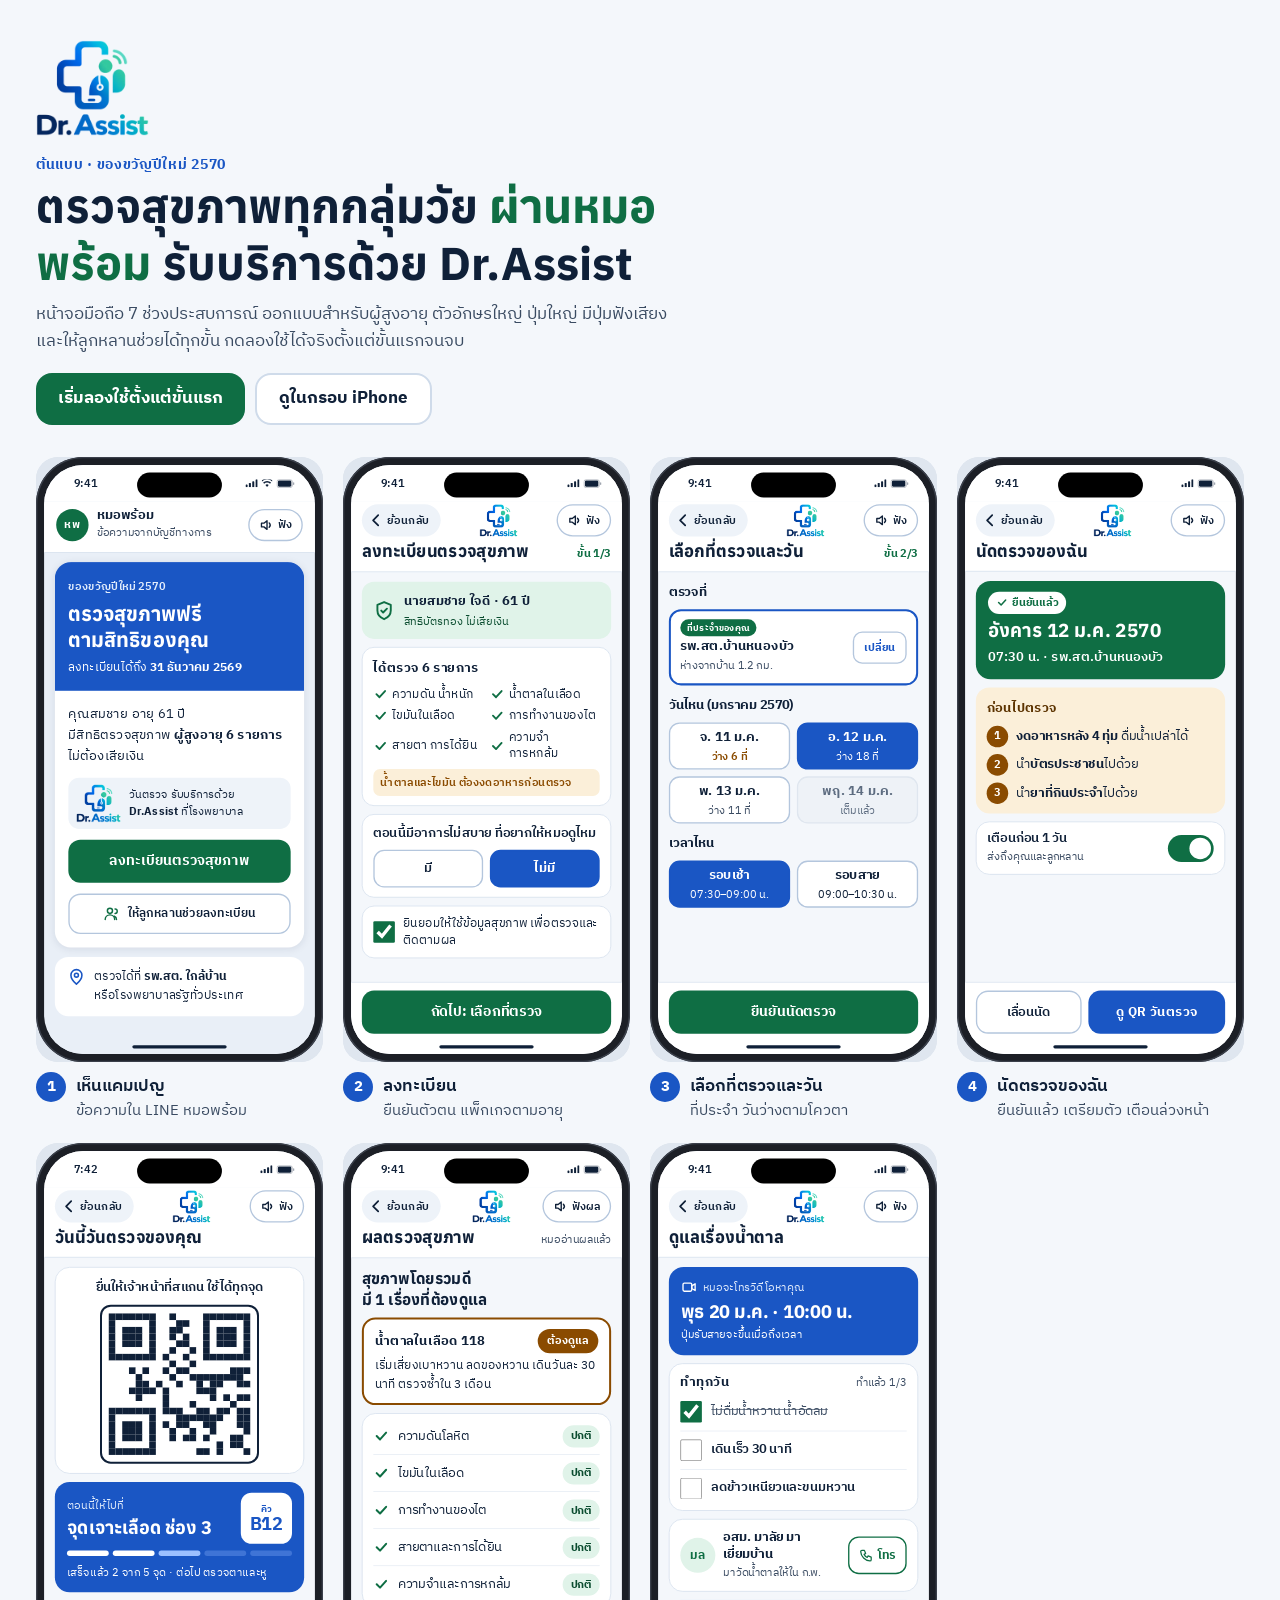
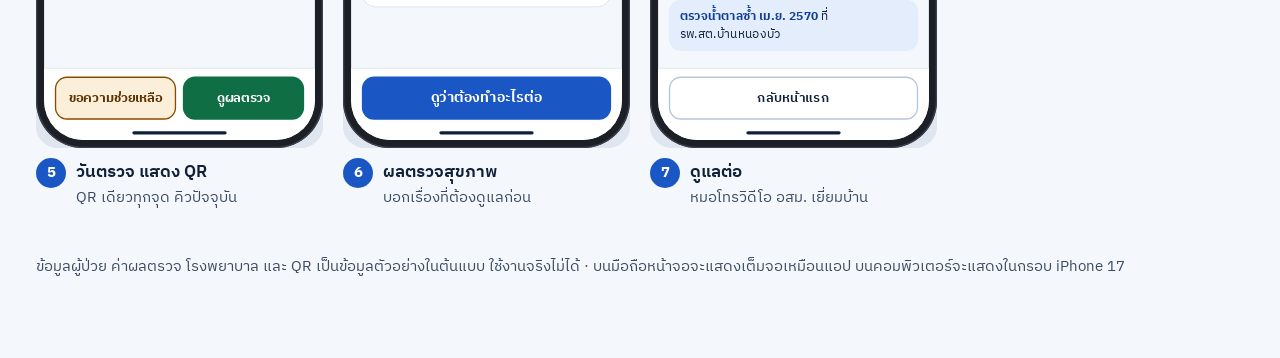
==== index.html @ 8a8e6088 "Add files via upload" ====
<!doctype html>
<html lang="th">
<head>
<meta charset="utf-8">
<meta name="viewport" content="width=device-width, initial-scale=1, viewport-fit=cover">
<title>ตรวจสุขภาพปีใหม่ 2570 · Dr.Assist</title>
<meta name="description" content="ต้นแบบหน้าจอมือถือ 7 ช่วงประสบการณ์ ตรวจสุขภาพทุกกลุ่มวัย ลงทะเบียนผ่านหมอพร้อม รับบริการด้วย Dr.Assist ออกแบบสำหรับผู้สูงอายุ">
<link rel="icon" href="assets/dr-assist-logo.webp">
<link rel="stylesheet" href="https://fonts.googleapis.com/css2?family=Anuphan:wght@600;700&family=IBM+Plex+Sans+Thai:wght@400;500;600;700&display=swap">
<style>
:root { --bg: #f4f7fb; --card: #ffffff; --ink: #0f2038; --sub: #3a4b62; --line: #cfdbea; --blue: #1a56c4; --green: #0f6e44; }
* { box-sizing: border-box; }
body { margin: 0; background: var(--bg); color: var(--ink); font-family: 'IBM Plex Sans Thai', Tahoma, sans-serif; line-height: 1.6; }
.wrap { max-width: 1240px; margin: 0 auto; padding: 40px max(16px, env(safe-area-inset-right, 0px)) 64px max(16px, env(safe-area-inset-left, 0px)); display: grid; gap: 32px; }
h1, h2 { font-family: Anuphan, 'IBM Plex Sans Thai', sans-serif; line-height: 1.25; margin: 0; text-wrap: balance; }
h1 { font-size: clamp(30px, 5vw, 46px); }
h1 em { font-style: normal; color: var(--green); }
.logo { display: block; height: 96px; width: auto; margin-bottom: 16px; }
.eyebrow { font-size: 14px; font-weight: 700; letter-spacing: .05em; color: var(--blue); }
.lead { color: var(--sub); max-width: 64ch; margin: 8px 0 0; font-size: 17px; }
.cta { display: flex; flex-wrap: wrap; gap: 10px; margin-top: 18px; }
.btn { display: inline-flex; align-items: center; justify-content: center; min-height: 52px; padding: 0 22px; border-radius: 16px; font-weight: 700; font-size: 17px; text-decoration: none; }
.btn.pri { background: var(--green); color: #fff; }
.btn.sec { border: 2px solid var(--line); color: var(--ink); background: var(--card); }
.btn:focus-visible, .shot:focus-visible { outline: 3px solid var(--blue); outline-offset: 3px; }
.grid { display: grid; grid-template-columns: repeat(auto-fill, minmax(min(100%, 230px), 1fr)); gap: 20px; }
.shot { display: grid; gap: 10px; text-decoration: none; color: inherit; }
.frame { position: relative; width: 100%; aspect-ratio: 426 / 898; border-radius: 22px; overflow: hidden; background: #dfe6ef; }
.frame iframe { position: absolute; inset: 0; width: 100%; height: 100%; border: 0; pointer-events: none; }
.cap { display: flex; gap: 10px; align-items: baseline; }
.cap b { flex: none; width: 30px; height: 30px; border-radius: 15px; background: var(--blue); color: #fff; display: inline-flex; align-items: center; justify-content: center; font-size: 15px; }
.cap span { font-weight: 600; font-size: 17px; }
.cap small { display: block; color: var(--sub); font-size: 14.5px; font-weight: 400; }
.note { color: var(--sub); font-size: 14.5px; }
</style>
</head>
<body>
<div class="wrap">
  <header>
    <img class="logo" src="assets/dr-assist-logo.webp" alt="Dr.Assist" width="113" height="96">
    <span class="eyebrow">ต้นแบบ · ของขวัญปีใหม่ 2570</span>
    <h1>ตรวจสุขภาพทุกกลุ่มวัย <em>ผ่านหมอพร้อม</em> รับบริการด้วย Dr.Assist</h1>
    <p class="lead">หน้าจอมือถือ 7 ช่วงประสบการณ์ ออกแบบสำหรับผู้สูงอายุ ตัวอักษรใหญ่ ปุ่มใหญ่ มีปุ่มฟังเสียงและให้ลูกหลานช่วยได้ทุกขั้น กดลองใช้ได้จริงตั้งแต่ขั้นแรกจนจบ</p>
    <div class="cta">
      <a class="btn pri" href="screens/Main.html">เริ่มลองใช้ตั้งแต่ขั้นแรก</a>
      <a class="btn sec" href="screens/Main.html?view=frame">ดูในกรอบ iPhone</a>
    </div>
  </header>

  <section aria-label="7 ช่วงประสบการณ์" class="grid" id="grid"></section>

  <p class="note">ข้อมูลผู้ป่วย ค่าผลตรวจ โรงพยาบาล และ QR เป็นข้อมูลตัวอย่างในต้นแบบ ใช้งานจริงไม่ได้ · บนมือถือหน้าจอจะแสดงเต็มจอเหมือนแอป บนคอมพิวเตอร์จะแสดงในกรอบ iPhone 17</p>
</div>
<script>
(function () {
  var S = [
    ['Main', 'เห็นแคมเปญ', 'ข้อความใน LINE หมอพร้อม'],
    ['Register', 'ลงทะเบียน', 'ยืนยันตัวตน แพ็กเกจตามอายุ'],
    ['Hospital', 'เลือกที่ตรวจและวัน', 'ที่ประจำ วันว่างตามโควตา'],
    ['Confirm', 'นัดตรวจของฉัน', 'ยืนยันแล้ว เตรียมตัว เตือนล่วงหน้า'],
    ['Checkin', 'วันตรวจ แสดง QR', 'QR เดียวทุกจุด คิวปัจจุบัน'],
    ['Results', 'ผลตรวจสุขภาพ', 'บอกเรื่องที่ต้องดูแลก่อน'],
    ['Followup', 'ดูแลต่อ', 'หมอโทรวิดีโอ อสม. เยี่ยมบ้าน']
  ];
  document.getElementById('grid').innerHTML = S.map(function (s, i) {
    return '<a class="shot" href="screens/' + s[0] + '.html"><div class="frame"><iframe src="screens/' + s[0] + '.html?thumb" title="ตัวอย่างหน้าจอ ' + s[1] + '" loading="lazy" tabindex="-1" aria-hidden="true"></iframe></div>' +
      '<div class="cap"><b>' + (i + 1) + '</b><span>' + s[1] + '<small>' + s[2] + '</small></span></div></a>';
  }).join('');
})();
</script>
</body>
</html>
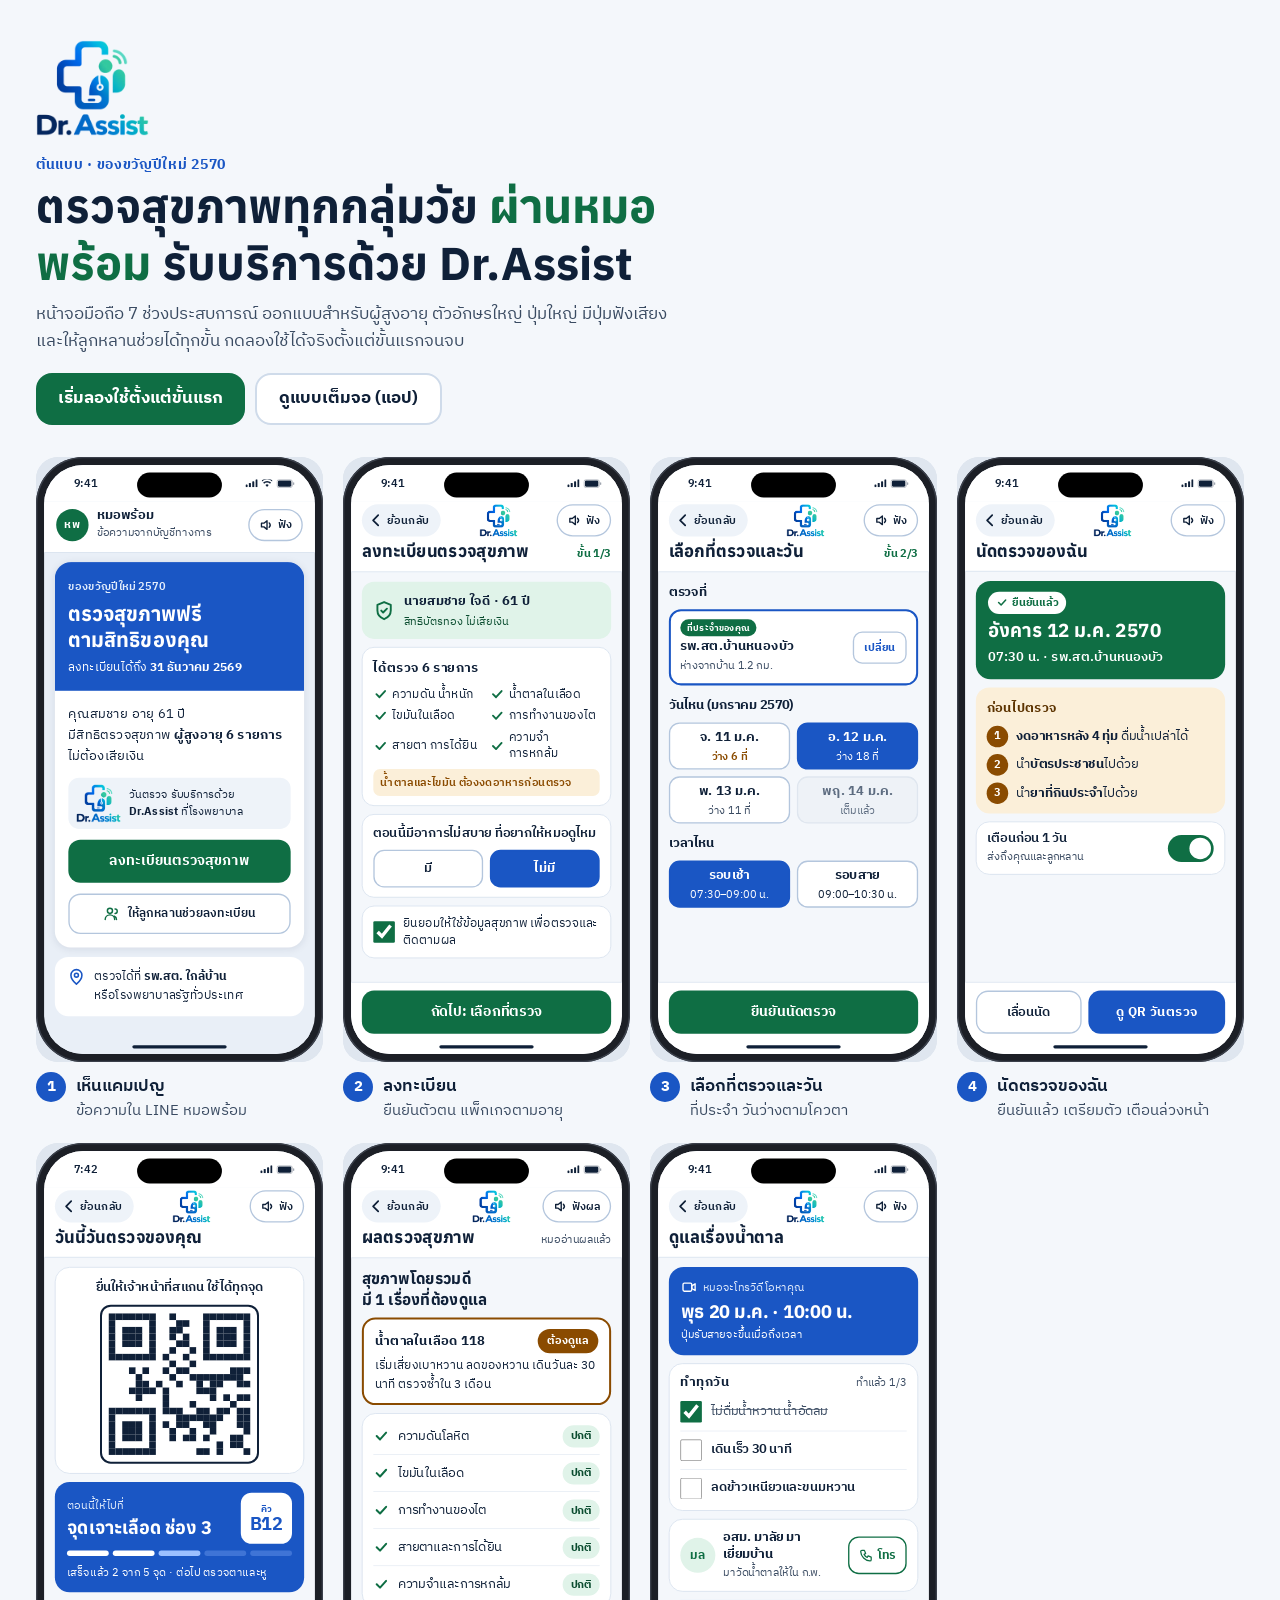
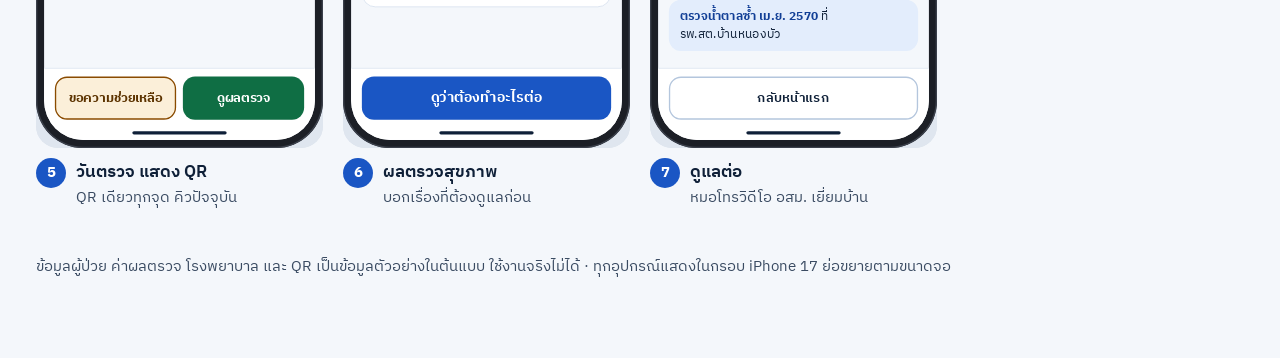
==== commit f247ae98: "Add files via upload" ====
--- a/index.html
+++ b/index.html
@@ -43,13 +43,13 @@
     <p class="lead">หน้าจอมือถือ 7 ช่วงประสบการณ์ ออกแบบสำหรับผู้สูงอายุ ตัวอักษรใหญ่ ปุ่มใหญ่ มีปุ่มฟังเสียงและให้ลูกหลานช่วยได้ทุกขั้น กดลองใช้ได้จริงตั้งแต่ขั้นแรกจนจบ</p>
     <div class="cta">
       <a class="btn pri" href="screens/Main.html">เริ่มลองใช้ตั้งแต่ขั้นแรก</a>
-      <a class="btn sec" href="screens/Main.html?view=frame">ดูในกรอบ iPhone</a>
+      <a class="btn sec" href="screens/Main.html?view=app">ดูแบบเต็มจอ (แอป)</a>
     </div>
   </header>
 
   <section aria-label="7 ช่วงประสบการณ์" class="grid" id="grid"></section>
 
-  <p class="note">ข้อมูลผู้ป่วย ค่าผลตรวจ โรงพยาบาล และ QR เป็นข้อมูลตัวอย่างในต้นแบบ ใช้งานจริงไม่ได้ · บนมือถือหน้าจอจะแสดงเต็มจอเหมือนแอป บนคอมพิวเตอร์จะแสดงในกรอบ iPhone 17</p>
+  <p class="note">ข้อมูลผู้ป่วย ค่าผลตรวจ โรงพยาบาล และ QR เป็นข้อมูลตัวอย่างในต้นแบบ ใช้งานจริงไม่ได้ · ทุกอุปกรณ์แสดงในกรอบ iPhone 17 ย่อขยายตามขนาดจอ</p>
 </div>
 <script>
 (function () {
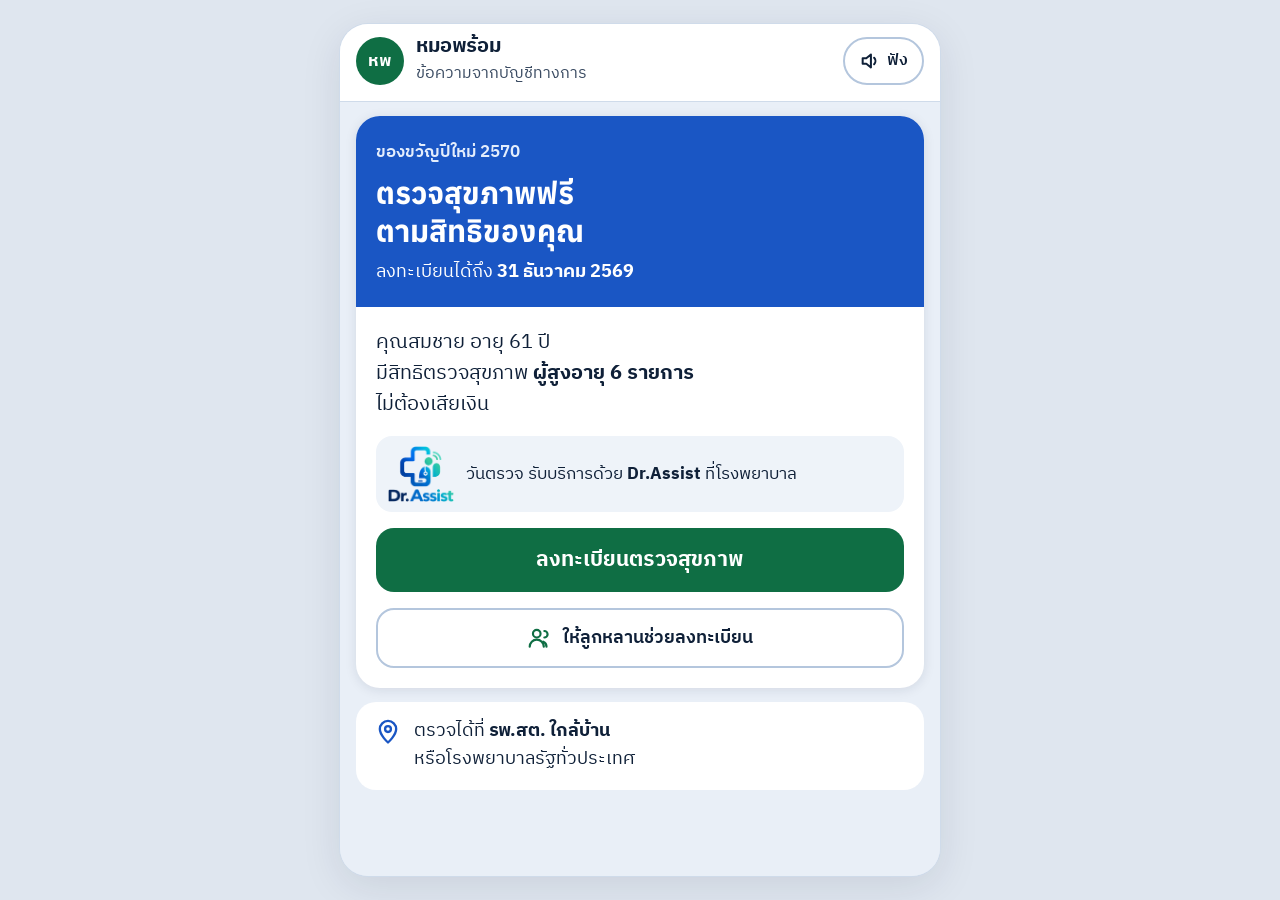
==== commit 95d47019: "Add files via upload" ====
--- a/index.html
+++ b/index.html
@@ -2,71 +2,11 @@
 <html lang="th">
 <head>
 <meta charset="utf-8">
-<meta name="viewport" content="width=device-width, initial-scale=1, viewport-fit=cover">
-<title>ตรวจสุขภาพปีใหม่ 2570 · Dr.Assist</title>
-<meta name="description" content="ต้นแบบหน้าจอมือถือ 7 ช่วงประสบการณ์ ตรวจสุขภาพทุกกลุ่มวัย ลงทะเบียนผ่านหมอพร้อม รับบริการด้วย Dr.Assist ออกแบบสำหรับผู้สูงอายุ">
-<link rel="icon" href="assets/dr-assist-logo.webp">
-<link rel="stylesheet" href="https://fonts.googleapis.com/css2?family=Anuphan:wght@600;700&family=IBM+Plex+Sans+Thai:wght@400;500;600;700&display=swap">
-<style>
-:root { --bg: #f4f7fb; --card: #ffffff; --ink: #0f2038; --sub: #3a4b62; --line: #cfdbea; --blue: #1a56c4; --green: #0f6e44; }
-* { box-sizing: border-box; }
-body { margin: 0; background: var(--bg); color: var(--ink); font-family: 'IBM Plex Sans Thai', Tahoma, sans-serif; line-height: 1.6; }
-.wrap { max-width: 1240px; margin: 0 auto; padding: 40px max(16px, env(safe-area-inset-right, 0px)) 64px max(16px, env(safe-area-inset-left, 0px)); display: grid; gap: 32px; }
-h1, h2 { font-family: Anuphan, 'IBM Plex Sans Thai', sans-serif; line-height: 1.25; margin: 0; text-wrap: balance; }
-h1 { font-size: clamp(30px, 5vw, 46px); }
-h1 em { font-style: normal; color: var(--green); }
-.logo { display: block; height: 96px; width: auto; margin-bottom: 16px; }
-.eyebrow { font-size: 14px; font-weight: 700; letter-spacing: .05em; color: var(--blue); }
-.lead { color: var(--sub); max-width: 64ch; margin: 8px 0 0; font-size: 17px; }
-.cta { display: flex; flex-wrap: wrap; gap: 10px; margin-top: 18px; }
-.btn { display: inline-flex; align-items: center; justify-content: center; min-height: 52px; padding: 0 22px; border-radius: 16px; font-weight: 700; font-size: 17px; text-decoration: none; }
-.btn.pri { background: var(--green); color: #fff; }
-.btn.sec { border: 2px solid var(--line); color: var(--ink); background: var(--card); }
-.btn:focus-visible, .shot:focus-visible { outline: 3px solid var(--blue); outline-offset: 3px; }
-.grid { display: grid; grid-template-columns: repeat(auto-fill, minmax(min(100%, 230px), 1fr)); gap: 20px; }
-.shot { display: grid; gap: 10px; text-decoration: none; color: inherit; }
-.frame { position: relative; width: 100%; aspect-ratio: 426 / 898; border-radius: 22px; overflow: hidden; background: #dfe6ef; }
-.frame iframe { position: absolute; inset: 0; width: 100%; height: 100%; border: 0; pointer-events: none; }
-.cap { display: flex; gap: 10px; align-items: baseline; }
-.cap b { flex: none; width: 30px; height: 30px; border-radius: 15px; background: var(--blue); color: #fff; display: inline-flex; align-items: center; justify-content: center; font-size: 15px; }
-.cap span { font-weight: 600; font-size: 17px; }
-.cap small { display: block; color: var(--sub); font-size: 14.5px; font-weight: 400; }
-.note { color: var(--sub); font-size: 14.5px; }
-</style>
+<meta name="viewport" content="width=device-width, initial-scale=1">
+<title>Dr.Assist · ตรวจสุขภาพปีใหม่ 2570</title>
+<meta http-equiv="refresh" content="0; url=screens/Main.html">
+<link rel="manifest" href="manifest.webmanifest">
+<script>location.replace('screens/Main.html' + location.search);</script>
 </head>
-<body>
-<div class="wrap">
-  <header>
-    <img class="logo" src="assets/dr-assist-logo.webp" alt="Dr.Assist" width="113" height="96">
-    <span class="eyebrow">ต้นแบบ · ของขวัญปีใหม่ 2570</span>
-    <h1>ตรวจสุขภาพทุกกลุ่มวัย <em>ผ่านหมอพร้อม</em> รับบริการด้วย Dr.Assist</h1>
-    <p class="lead">หน้าจอมือถือ 7 ช่วงประสบการณ์ ออกแบบสำหรับผู้สูงอายุ ตัวอักษรใหญ่ ปุ่มใหญ่ มีปุ่มฟังเสียงและให้ลูกหลานช่วยได้ทุกขั้น กดลองใช้ได้จริงตั้งแต่ขั้นแรกจนจบ</p>
-    <div class="cta">
-      <a class="btn pri" href="screens/Main.html">เริ่มลองใช้ตั้งแต่ขั้นแรก</a>
-      <a class="btn sec" href="screens/Main.html?view=app">ดูแบบเต็มจอ (แอป)</a>
-    </div>
-  </header>
-
-  <section aria-label="7 ช่วงประสบการณ์" class="grid" id="grid"></section>
-
-  <p class="note">ข้อมูลผู้ป่วย ค่าผลตรวจ โรงพยาบาล และ QR เป็นข้อมูลตัวอย่างในต้นแบบ ใช้งานจริงไม่ได้ · ทุกอุปกรณ์แสดงในกรอบ iPhone 17 ย่อขยายตามขนาดจอ</p>
-</div>
-<script>
-(function () {
-  var S = [
-    ['Main', 'เห็นแคมเปญ', 'ข้อความใน LINE หมอพร้อม'],
-    ['Register', 'ลงทะเบียน', 'ยืนยันตัวตน แพ็กเกจตามอายุ'],
-    ['Hospital', 'เลือกที่ตรวจและวัน', 'ที่ประจำ วันว่างตามโควตา'],
-    ['Confirm', 'นัดตรวจของฉัน', 'ยืนยันแล้ว เตรียมตัว เตือนล่วงหน้า'],
-    ['Checkin', 'วันตรวจ แสดง QR', 'QR เดียวทุกจุด คิวปัจจุบัน'],
-    ['Results', 'ผลตรวจสุขภาพ', 'บอกเรื่องที่ต้องดูแลก่อน'],
-    ['Followup', 'ดูแลต่อ', 'หมอโทรวิดีโอ อสม. เยี่ยมบ้าน']
-  ];
-  document.getElementById('grid').innerHTML = S.map(function (s, i) {
-    return '<a class="shot" href="screens/' + s[0] + '.html"><div class="frame"><iframe src="screens/' + s[0] + '.html?thumb" title="ตัวอย่างหน้าจอ ' + s[1] + '" loading="lazy" tabindex="-1" aria-hidden="true"></iframe></div>' +
-      '<div class="cap"><b>' + (i + 1) + '</b><span>' + s[1] + '<small>' + s[2] + '</small></span></div></a>';
-  }).join('');
-})();
-</script>
-</body>
+<body><a href="screens/Main.html">เปิด Dr.Assist</a></body>
 </html>
